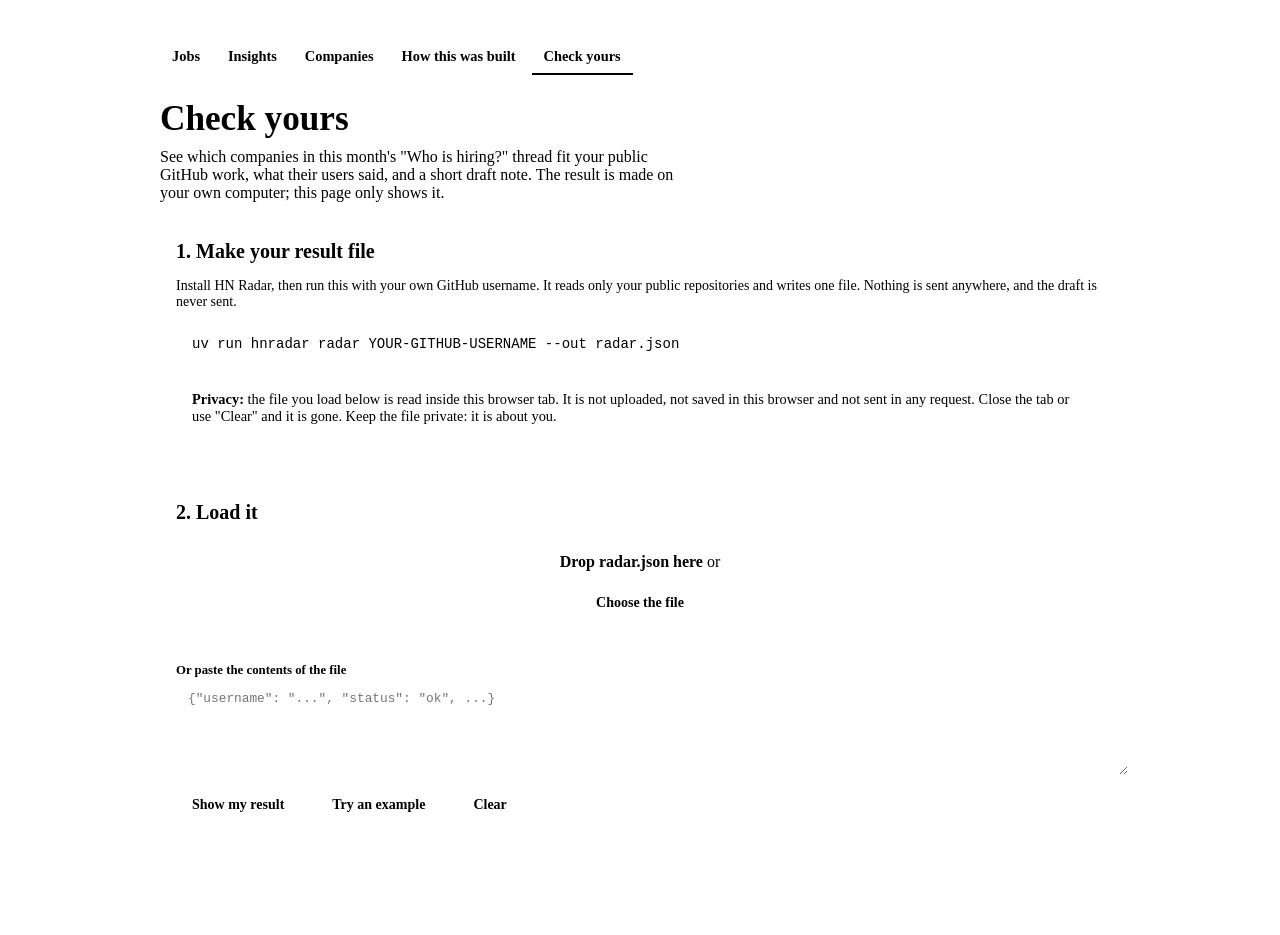
==== site/careers/check.html @ 5690421e "fix: Qodo review of PR 59 (radar and Check yours) - radar --limit (1 to 10, default 3) follows more " ====
<!DOCTYPE html>
<html lang="en">
<head>
  <meta charset="UTF-8">
  <meta name="viewport" content="width=device-width, initial-scale=1.0">
  <title>Check yours | HN Radar | RawWeights</title>
  <meta name="description" content="Load the result file you made on your own computer and see your best-fit companies, what their users said and a short draft note. Nothing is uploaded.">
  <meta name="author" content="RawWeights">
  <meta name="robots" content="noindex">
  <link rel="canonical" href="https://rawweights.com/careers/check.html">

  <script>(function(){var t=localStorage.getItem('rw-theme')||(window.matchMedia('(prefers-color-scheme: dark)').matches?'dark':'light');document.documentElement.setAttribute('data-theme',t);})();</script>

  <link rel="stylesheet" href="../includes/brand.css">
  <link rel="stylesheet" href="./hn.css">
  <!-- No ../includes/analytics.js here on purpose: it loads Microsoft Clarity, which records what is on the screen. This page shows a person's own result and promises that nothing leaves the browser. -->
</head>
<body>

<div id="rw-nav"></div>
<script src="../includes/rw-nav.js?v=20261106"></script>

<div id="content" class="rw-hn-wrap">
  <div id="hn-pages"></div>
  <h1>Check yours</h1>
  <p class="rw-hn-lead">See which companies in this month's "Who is hiring?" thread fit your public GitHub work, what their users said, and a short draft note. The result is made on your own computer; this page only shows it.</p>

  <section class="rw-hn-panel" aria-labelledby="ck-how">
    <h2 id="ck-how">1. Make your result file</h2>
    <p class="rw-hn-small">Install HN Radar, then run this with your own GitHub username. It reads only your public repositories and writes one file. Nothing is sent anywhere, and the draft is never sent.</p>
    <pre class="rw-hn-code" tabindex="0">uv run hnradar radar YOUR-GITHUB-USERNAME --out radar.json</pre>
    <p class="rw-hn-note"><strong>Privacy:</strong> the file you load below is read inside this browser tab. It is not uploaded, not saved in this browser and not sent in any request. Close the tab or use "Clear" and it is gone. Keep the file private: it is about you.</p>
  </section>

  <section class="rw-hn-panel" aria-labelledby="ck-load">
    <h2 id="ck-load">2. Load it</h2>
    <div id="ck-drop" class="rw-hn-drop">
      <p><strong>Drop radar.json here</strong> or</p>
      <p><input type="file" id="ck-file" accept=".json,application/json" class="rw-hn-visually-hidden">
        <label class="rw-hn-btn" for="ck-file">Choose the file</label></p>
    </div>
    <div class="rw-hn-field" style="margin-top:12px">
      <label for="ck-paste">Or paste the contents of the file</label>
      <textarea id="ck-paste" rows="5" spellcheck="false" autocomplete="off" placeholder='{"username": "...", "status": "ok", ...}'></textarea>
    </div>
    <p class="rw-hn-actions">
      <button type="button" class="rw-hn-btn rw-hn-btn--solid" id="ck-show">Show my result</button>
      <button type="button" class="rw-hn-btn" id="ck-example">Try an example</button>
      <button type="button" class="rw-hn-btn" id="ck-clear">Clear</button>
    </p>
  </section>

  <div id="ck-out" aria-live="polite"></div>
</div>

<script type="application/json" id="ck-example-data">
{
 "username": "example-developer",
 "generated_at": "2026-11-21T12:00:00+00:00",
 "status": "partial",
 "failed_step": null,
 "error": null,
 "steps": [
  {
   "name": "fingerprint",
   "status": "ok",
   "seconds": 1.2,
   "message": "12 public repos"
  },
  {
   "name": "match",
   "status": "ok",
   "seconds": 0.1,
   "message": "3 of 231 jobs"
  },
  {
   "name": "showhn",
   "status": "ok",
   "seconds": 2.4,
   "message": "1 of 3 companies have a Show HN that links to their domain"
  },
  {
   "name": "pulse",
   "status": "ok",
   "seconds": 0.1,
   "message": "1 of 1 threads have a cited problem"
  },
  {
   "name": "draft",
   "status": "ok",
   "seconds": 9.5,
   "message": "1 of 1 drafts written"
  }
 ],
 "profile_summary": {
  "languages": [
   "Python",
   "JavaScript"
  ],
  "topics": [
   "django",
   "queue",
   "cli"
  ],
  "notable_repos": [
   "jobqueue-lite",
   "django-status-page"
  ]
 },
 "companies": [
  {
   "rank": 1,
   "company": "RAIDS AI",
   "role": "Senior Technical Project Manager (Full Stack)",
   "job_comment_id": 50451710,
   "job_url": "https://www.linkedin.com/jobs/view/4483409995/",
   "fit_score": 30,
   "fit_reasons": [
    "Your Python work matches this job's stack",
    "Your repo django-status-page is written in Python",
    "Your repos use the topic django"
   ],
   "show_hn": null,
   "pulse_status": "no_show_hn",
   "problem": null,
   "draft_status": "skipped",
   "draft": null,
   "note": "platform domain (linkedin.com); a story that links to it may belong to someone else"
  },
  {
   "rank": 2,
   "company": "Search Atlas",
   "role": "Product Engineer (PM)",
   "job_comment_id": 50365279,
   "job_url": "https://careers.searchatlas.com/jobs/599248-product-engineer-pm",
   "fit_score": 30,
   "fit_reasons": [
    "Your Python work matches this job's stack",
    "Your repo django-status-page is written in Python",
    "Your repos use the topic django"
   ],
   "show_hn": null,
   "pulse_status": "no_show_hn",
   "problem": null,
   "draft_status": "skipped",
   "draft": null,
   "note": "no Show HN links to careers.searchatlas.com"
  },
  {
   "rank": 3,
   "company": "SadServers",
   "role": "Software Engineer",
   "job_comment_id": 50341345,
   "job_url": "https://sadservers.com",
   "fit_score": 30,
   "fit_reasons": [
    "Your Python work matches this job's stack",
    "Your repo django-status-page is written in Python",
    "Your repos use the topic django"
   ],
   "show_hn": {
    "story_id": 33344142,
    "title": "Show HN: SadServers - Test your Linux troubleshooting skills",
    "domain": "sadservers.com",
    "url": "https://news.ycombinator.com/item?id=33344142"
   },
   "pulse_status": "ok",
   "problem": {
    "summary": "Server is unresponsive and times out",
    "comment_ids": [
     33344666,
     33345559
    ]
   },
   "draft_status": "written",
   "draft": {
    "username": "example-developer",
    "company": "SadServers",
    "domain": "sadservers.com",
    "story_id": 33344142,
    "repo": "django-status-page",
    "repo_language": "Python",
    "repo_description": "A small status page for Django projects (made-up example repo)",
    "model": "example:written-by-hand",
    "lines": [
     {
      "text": "Hi SadServers team, I am example-developer, a Python and Django developer.",
      "comment_ids": []
     },
     {
      "text": "A Show HN that links to sadservers.com got two reports that the page stayed on \"Waiting for server...\" or timed out.",
      "comment_ids": [
       33344666,
       33345559
      ]
     },
     {
      "text": "My repo django-status-page shows visitors a clear state while a slow backend wakes up.",
      "comment_ids": []
     },
     {
      "text": "I would start by reading how a new session is started and where it can wait.",
      "comment_ids": []
     },
     {
      "text": "Would a ten minute call be useful?",
      "comment_ids": []
     }
    ],
    "evidence": [
     {
      "comment_id": 33344666,
      "text": "The idea is really cool, but all I see is \"Waiting for server...\" and nothing happens.",
      "url": "https://news.ycombinator.com/item?id=33344666"
     },
     {
      "comment_id": 33345559,
      "text": "Well this sucks I wanted to try it lol. It's timing out for me or throws an error.",
      "url": "https://news.ycombinator.com/item?id=33345559"
     }
    ]
   },
   "note": null
  }
 ],
 "warnings": [
  "2 of 3 companies have no draft: see each company's note."
 ]
}
</script>

<div id="rw-footer" data-linkedin="" data-related='[]'></div>
<script src="../includes/rw-footer.js?v=20261107"></script>

<script src="./hn.js"></script>
<script>
(function () {
  'use strict';
  // The file is read with FileReader and rendered. There is no fetch, no storage and no cookie: the result never leaves memory.
  var H = window.HN, el = H.el, clean = H.clean, cleanBlock = H.cleanBlock;
  var $ = function (id) { return document.getElementById(id); };
  document.getElementById('hn-pages').appendChild(H.pages('check.html'));

  var MAX_BYTES = 2 * 1024 * 1024, MAX_COMPANIES = 10;
  var STATUSES = ['ok', 'partial', 'no_matches', 'failed'];
  var PULSE_NOTES = { no_show_hn: 'No Show HN story that links to this job link\'s domain was found.', not_enough_signal: 'The Show HN thread has too few comments to say what people think.', no_cited_problem: 'No problem is backed by comments in the thread.' };

  function int(n) { return typeof n === 'number' && isFinite(n) && Math.floor(n) === n; }
  function str(v) { return typeof v === 'string' ? clean(v) : ''; }
  function noteBox(text, warn) { return el('p', { className: 'rw-hn-note' + (warn ? ' rw-hn-note--warn' : '') }, text); }
  function stateBox(title, text) { var d = el('div', { className: 'rw-hn-state', role: 'status' }); d.appendChild(el('strong', {}, title)); d.appendChild(el('span', {}, text)); return d; }
  function section(title) { var s = el('section', { className: 'rw-hn-section rw-hn-panel' }); s.appendChild(el('h2', {}, title)); return s; }
  function ids(list) { return (Array.isArray(list) ? list : []).filter(function (i) { return int(i) && H.hnItemUrl(i); }); }

  // ---- one company card ----
  function renderDraft(d) {
    // a draft is five lines; the line that states what users reported must cite a comment (AGENTS.md rule 1)
    if (!d || typeof d !== 'object' || !Array.isArray(d.lines) || d.lines.length !== 5) return { problem: 'its lines are not the five expected' };
    var lines = d.lines.map(function (l) { return l && typeof l === 'object' && typeof l.text === 'string' ? { text: cleanBlock(l.text), ids: ids(l.comment_ids) } : null; });
    if (lines.some(function (l) { return !l || !l.text; })) return { problem: 'a line has no text' };
    if (!lines[1].ids.length) return { problem: 'the line about what users reported cites no comment' };
    var box = el('div', { className: 'rw-hn-draft' });
    box.appendChild(el('h4', {}, 'Draft note' + (typeof d.model === 'string' && clean(d.model) ? ' (written by ' + clean(d.model) + ')' : '')));
    var body = el('div', { className: 'rw-hn-draft-body' });
    lines.forEach(function (l) {
      var p = el('p', {}, l.text);
      if (l.ids.length) p.appendChild(H.citations(l.ids));
      body.appendChild(p);
    });
    box.appendChild(body);
    var plain = lines.map(function (l) { return l.ids.length ? l.text + ' (' + l.ids.map(function (i) { return H.hnItemUrl(i); }).join(', ') + ')' : l.text; }).join('\n');
    var status = el('span', { className: 'rw-hn-small rw-hn-muted', role: 'status' });
    var copy = el('button', { type: 'button', className: 'rw-hn-btn' }, 'Copy draft');
    copy.addEventListener('click', function () {
      var done = function () { status.textContent = 'Copied. Read the sources below before you send anything.'; };
      var fail = function () { status.textContent = 'Could not copy. Select the text above and copy it by hand.'; };
      if (navigator.clipboard && navigator.clipboard.writeText) navigator.clipboard.writeText(plain).then(done, fail); else fail();
    });
    box.appendChild(el('p', { className: 'rw-hn-actions' }, [copy, status]));
    var ev = (Array.isArray(d.evidence) ? d.evidence : []).filter(function (e) { return e && typeof e === 'object' && int(e.comment_id) && H.hnItemUrl(e.comment_id) && typeof e.text === 'string'; });
    var det = el('details', { className: 'rw-hn-why' });
    det.appendChild(el('summary', {}, 'Sources: what the draft rests on'));
    var repo = str(d.repo);
    det.appendChild(el('p', { className: 'rw-hn-small' }, 'Your repo named in the draft: ' + (repo || 'not stated') + (str(d.repo_language) ? ' (' + str(d.repo_language) + ')' : '') + (str(d.repo_description) ? ' - ' + str(d.repo_description) : ' - no description') + '. A small model can say more about a repo than its description states: check that.'));
    if (ev.length) {
      var ul = el('ul', { className: 'rw-hn-points' });
      ev.forEach(function (e) {
        var li = el('li', { className: 'rw-hn-point' });
        li.appendChild(el('p', {}, clean(e.text)));
        li.appendChild(H.citations([e.comment_id]));
        ul.appendChild(li);
      });
      det.appendChild(ul);
    } else det.appendChild(el('p', { className: 'rw-hn-small rw-hn-muted' }, 'The file holds no comment text for this draft.'));
    box.appendChild(det);
    return { node: box };
  }

  function renderCompany(c) {
    var li = el('li', { className: 'rw-hn-item' });
    var name = str(c.company) || 'Company not stated';
    li.appendChild(el('h3', {}, c.rank + '. ' + name));
    li.appendChild(el('p', { className: 'rw-hn-meta' }, [str(c.role) || 'Role not stated', 'fit ' + c.fit_score + ' out of 100'].join(' · ')));
    var why = el('details', { className: 'rw-hn-why' });
    why.appendChild(el('summary', {}, 'Why this match?'));
    var wl = el('ul', { className: 'rw-hn-points' });
    c.fit_reasons.forEach(function (r) { if (typeof r === 'string' && clean(r)) wl.appendChild(el('li', {}, clean(r))); });
    why.appendChild(wl);
    why.appendChild(el('p', { className: 'rw-hn-small rw-hn-muted' }, 'The fit is computed from the languages and topics of your public repositories against the technologies named in the post. It says nothing about seniority, pay or whether the job is still open.'));
    li.appendChild(why);
    var acts = [el('a', { className: 'rw-hn-link', href: './company.html?job=' + c.job_comment_id }, 'Company page'),
      H.extLink(H.hnItemUrl(c.job_comment_id), 'Hiring post on HN', 'Hiring post from ' + name)];
    var ju = H.safeUrl(c.job_url); if (ju) acts.push(H.extLink(ju.href, 'Job link (' + ju.host + ')', 'Job link from ' + name));
    li.appendChild(el('p', { className: 'rw-hn-actions' }, acts));

    var sh = c.show_hn;
    if (sh && typeof sh === 'object' && int(sh.story_id) && H.hnItemUrl(sh.story_id)) {
      var p = el('p', {}, [el('span', { className: 'rw-hn-badge rw-hn-badge--note' }, 'Show HN that links to ' + (str(sh.domain) || 'the job link\'s domain')), ' ',
        H.extLink(H.hnItemUrl(sh.story_id), str(sh.title) || 'Show HN story ' + sh.story_id, 'Hacker News story ' + sh.story_id)]);
      li.appendChild(p);
      li.appendChild(el('p', { className: 'rw-hn-small rw-hn-muted' }, 'A link to the domain does not show that the company posted the story.'));
    }
    var pr = c.problem;
    var pids = pr && typeof pr === 'object' ? ids(pr.comment_ids) : [];
    var hidden = 0;
    if (pr && typeof pr === 'object' && typeof pr.summary === 'string' && clean(pr.summary)) {
      if (pids.length) {
        var box = el('div', { className: 'rw-hn-point' });
        box.appendChild(el('p', {}, [el('strong', {}, 'Users reported: '), clean(pr.summary)]));
        box.appendChild(H.citations(pids));
        li.appendChild(box);
      } else hidden++;   // a claim with no source comment is never shown
    }
    if (hidden) li.appendChild(noteBox('A point about what users said is not shown because it has no source comment on Hacker News.', true));
    if (!pids.length && PULSE_NOTES[c.pulse_status]) li.appendChild(el('p', { className: 'rw-hn-small rw-hn-muted' }, PULSE_NOTES[c.pulse_status]));
    if (typeof c.note === 'string' && clean(c.note)) li.appendChild(el('p', { className: 'rw-hn-small rw-hn-muted' }, 'Note: ' + clean(c.note)));
    if (c.draft) {
      var dr = renderDraft(c.draft);
      if (dr.node) li.appendChild(dr.node);
      else li.appendChild(noteBox('A draft in the file is not shown: ' + dr.problem + '.', true));
    } else li.appendChild(el('p', { className: 'rw-hn-small' }, [el('span', { className: 'rw-hn-badge rw-hn-badge--warn' }, 'No draft'), ' ', pids.length ? 'No draft was written for this company: see the note above.' : 'Nothing is written when there is no Show HN story with a cited problem.']));
    return li;
  }

  function validCompany(c) {
    return c && typeof c === 'object' && int(c.rank) && c.rank > 0 && typeof c.company === 'string' && int(c.job_comment_id) && H.hnItemUrl(c.job_comment_id)
      && int(c.fit_score) && c.fit_score >= 0 && c.fit_score <= 100 && Array.isArray(c.fit_reasons);
  }

  // ---- the whole result ----
  function render(raw) {
    var out = $('ck-out'); out.textContent = '';
    if (!raw || !raw.trim()) { out.appendChild(stateBox('Nothing to show', 'Choose your radar.json file or paste its contents first.')); return; }
    if (raw.length > MAX_BYTES) { out.appendChild(stateBox('The file is too large', 'A result file is a few kilobytes. This one is over 2 MB, so it is not a radar result.')); return; }
    var d;
    try { d = JSON.parse(raw); } catch (e) { out.appendChild(stateBox('This is not valid JSON', 'The text could not be read as a result file. Load radar.json exactly as hnradar wrote it.')); return; }
    if (!d || typeof d !== 'object' || Array.isArray(d) || STATUSES.indexOf(d.status) === -1 || typeof d.username !== 'string' || !Array.isArray(d.companies)) {
      out.appendChild(stateBox('This is not a radar result file', 'It was expected to hold a username, a status (ok, partial, no_matches or failed) and a list of companies.')); return;
    }
    var user = str(d.username) || 'unknown';
    if (d.status === 'failed') {
      out.appendChild(stateBox('The run stopped at step "' + (str(d.failed_step) || 'unknown') + '"', (str(d.error) || 'No reason was recorded.') + ' No result is shown: a half-finished run is never presented as a complete one. Fix the cause and run hnradar radar again.'));
      return;
    }
    var head = section('Radar for ' + user);
    var when = new Date(d.generated_at);
    head.appendChild(el('p', { className: 'rw-hn-small rw-hn-muted' }, 'Made ' + (isNaN(when.getTime()) ? 'at an unknown time' : when.toLocaleString('en-GB', { dateStyle: 'long', timeStyle: 'short' })) + ' on your computer. Status: ' + d.status + '.'));
    if (Array.isArray(d.steps)) {
      var chips = el('ul', { className: 'rw-hn-chips', 'aria-label': 'Steps of the run' });
      d.steps.forEach(function (s) {
        if (s && typeof s === 'object' && typeof s.name === 'string' && typeof s.status === 'string')
          chips.appendChild(el('li', {}, el('span', { className: 'rw-hn-tag' + (s.status === 'ok' ? '' : ' rw-hn-tag--soft') }, clean(s.name) + ': ' + clean(s.status))));
      });
      head.appendChild(chips);
    }
    var ps = d.profile_summary;
    if (ps && typeof ps === 'object') {
      var facts = el('dl', { className: 'rw-hn-facts' });
      [['Languages', ps.languages], ['Topics', ps.topics], ['Notable repos', ps.notable_repos]].forEach(function (row) {
        var list = (Array.isArray(row[1]) ? row[1] : []).filter(function (x) { return typeof x === 'string' && clean(x); }).map(clean);
        facts.appendChild(el('dt', {}, row[0])); facts.appendChild(el('dd', {}, list.length ? list.join(', ') : 'none'));
      });
      head.appendChild(el('h3', {}, 'Your profile, as read from GitHub'));
      head.appendChild(facts);
    }
    out.appendChild(head);

    (Array.isArray(d.warnings) ? d.warnings : []).forEach(function (w) { if (typeof w === 'string' && clean(w)) out.appendChild(noteBox(clean(w), true)); });
    if (d.status === 'no_matches') { out.appendChild(stateBox('No strong match this month', 'Nothing in the thread shares enough with your public repositories. That is a normal result, not an error: nothing is made up to fill the list.')); return; }

    var valid = d.companies.filter(validCompany).sort(function (a, b) { return a.rank - b.rank; }), skipped = d.companies.length - valid.length;
    if (valid.length > MAX_COMPANIES) { skipped += valid.length - MAX_COMPANIES; valid = valid.slice(0, MAX_COMPANIES); }
    if (!valid.length) { out.appendChild(stateBox('No company in the file could be shown', 'The companies in the file are missing fields, so none is displayed.')); return; }
    var sec = section('Your best-fit companies');
    if (d.status === 'partial') sec.appendChild(noteBox('Partial result: some companies have no Show HN story or no cited problem, so they have no draft. Each says why. This is a normal outcome, not a failure.', false));
    var ul = el('ul', { className: 'rw-hn-list' });
    valid.forEach(function (c) { ul.appendChild(renderCompany(c)); });
    sec.appendChild(ul);
    if (skipped) sec.appendChild(noteBox(skipped + (skipped === 1 ? ' company' : ' companies') + ' in the file ' + (skipped === 1 ? 'was' : 'were') + ' not shown because ' + (skipped === 1 ? 'it was' : 'they were') + ' not valid.', true));
    sec.appendChild(el('p', { className: 'rw-hn-small rw-hn-muted' }, 'Summaries and drafts are written by a small local model and can be wrong. The Hacker News comments are the source: open them before you rely on or send anything.'));
    out.appendChild(sec);
  }

  // ---- input: a file, a drop or pasted text ----
  var gen = 0, reader = null;  // a read that finishes after Clear, or after a newer load, must not render
  function stopRead() { gen++; if (reader) { try { reader.abort(); } catch (e) {} reader = null; } }
  function readFile(file) {
    if (!file) return;
    stopRead();
    var mine = gen;
    if (file.size > MAX_BYTES) { var big = $('ck-out'); big.textContent = ''; big.appendChild(stateBox('The file is too large', 'A result file is a few kilobytes. This one is over 2 MB, so it is not a radar result.')); return; }
    var r = reader = new FileReader();
    r.onload = function () { if (mine !== gen) return; reader = null; $('ck-paste').value = ''; render(String(r.result)); $('ck-out').scrollIntoView({ block: 'start' }); };
    r.onerror = function () { if (mine !== gen) return; var out = $('ck-out'); out.textContent = ''; out.appendChild(stateBox('The file could not be read', 'The browser could not open it. Try again, or paste its contents.')); };
    r.readAsText(file);
  }
  $('ck-file').addEventListener('change', function (e) { readFile(e.target.files[0]); e.target.value = ''; });
  $('ck-show').addEventListener('click', function () { stopRead(); render($('ck-paste').value); });
  $('ck-example').addEventListener('click', function () {
    stopRead();
    $('ck-paste').value = '';
    render($('ck-example-data').textContent);
    var out = $('ck-out');
    out.insertBefore(noteBox('This is an example, not your result. The developer "example-developer" and the repos are made up. The jobs, the Show HN thread and the two comments are real and public. The note was written by hand to show the format and is never sent anywhere.', true), out.firstChild);
    out.scrollIntoView({ block: 'start' });
  });
  $('ck-clear').addEventListener('click', function () { stopRead(); $('ck-paste').value = ''; $('ck-out').textContent = ''; $('ck-file').value = ''; });
  var drop = $('ck-drop');
  ['dragenter', 'dragover'].forEach(function (n) { drop.addEventListener(n, function (e) { e.preventDefault(); drop.classList.add('rw-hn-drop--over'); }); });
  ['dragleave', 'drop'].forEach(function (n) { drop.addEventListener(n, function (e) { e.preventDefault(); drop.classList.remove('rw-hn-drop--over'); }); });
  drop.addEventListener('drop', function (e) { readFile(e.dataTransfer && e.dataTransfer.files[0]); });
})();
</script>
</body>
</html>
---- site/careers/hn.css ----
/* HN Radar shared styles. Brand tokens only (--rw-*), rw-hn- class prefix.
   Never targets body, footer, #rw-nav or #rw-footer. Loaded by every page in this folder. */

.rw-hn-wrap {
  --hn-link: var(--rw-indigo-hover);   /* --rw-link (orange) is below 4.5:1 on white, so light mode uses indigo */
  --hn-focus: var(--rw-indigo-hover);
  max-width: 960px; margin: 0 auto; padding: 32px 16px 56px;
}
[data-theme="dark"] .rw-hn-wrap { --hn-link: var(--rw-link); --hn-focus: var(--rw-link); }

.rw-hn-wrap h1 { font-family: var(--rw-font-display); font-size: clamp(1.7rem, 5vw, 2.2rem); line-height: 1.2; margin: 0 0 8px; color: var(--rw-text); }
.rw-hn-wrap h2 { font-family: var(--rw-font-display); font-size: 1.25rem; line-height: 1.3; margin: 0 0 8px; color: var(--rw-text); }
.rw-hn-wrap h3 { font-family: var(--rw-font-display); font-size: 1rem; line-height: 1.3; margin: 0 0 6px; color: var(--rw-text); }
.rw-hn-lead { color: var(--rw-text-muted); margin: 0 0 20px; max-width: 65ch; }
.rw-hn-muted { color: var(--rw-text-muted); }
.rw-hn-small { font-size: 0.875rem; }

.rw-hn-link { color: var(--hn-link); text-decoration: underline; text-underline-offset: 2px; }
.rw-hn-link:hover { color: var(--hn-link); text-decoration-thickness: 2px; }
.rw-hn-wrap :focus-visible { outline: 2px solid var(--hn-focus); outline-offset: 2px; border-radius: 4px; }
dialog.rw-hn-dialog :focus-visible { outline: 2px solid var(--hn-focus); outline-offset: 2px; }

.rw-hn-sr { position: absolute; width: 1px; height: 1px; overflow: hidden; clip: rect(0 0 0 0); white-space: nowrap; }

/* Page switcher (a div with a role, not <nav>: brand.css restyles every <nav> in dark mode) */
.rw-hn-pages { display: flex; flex-wrap: wrap; gap: 4px; margin: 0 0 24px; padding: 0; list-style: none; border-bottom: 1px solid var(--rw-border); }
.rw-hn-pages .rw-hn-pagelink { display: block; padding: 8px 12px; font-family: var(--rw-font-display); font-weight: 600; font-size: 0.9rem; color: var(--rw-text-muted); text-decoration: none; border-bottom: 2px solid transparent; margin-bottom: -1px; }
.rw-hn-pages .rw-hn-pagelink:hover { color: var(--rw-text); }
.rw-hn-pages .rw-hn-pagelink[aria-current="page"] { color: var(--rw-text); border-bottom-color: var(--rw-orange); }

/* Controls */
.rw-hn-panel { background: var(--rw-card); border: 1px solid var(--rw-border); border-radius: var(--rw-r-md); padding: 16px; margin-bottom: 16px; }
.rw-hn-row { display: flex; flex-wrap: wrap; gap: 12px 16px; align-items: flex-end; }
.rw-hn-field { display: flex; flex-direction: column; gap: 4px; min-width: 0; }
.rw-hn-field > label, .rw-hn-label { font-size: 0.8rem; font-weight: 600; color: var(--rw-text-muted); padding: 0; }
.rw-hn-wrap input[type="search"], .rw-hn-wrap input[type="text"], .rw-hn-wrap select, .rw-hn-wrap textarea {
  padding: 9px 12px; min-height: 40px; border: 1px solid var(--rw-border-strong); border-radius: var(--rw-r);
  background: var(--rw-bg); color: var(--rw-text); font: inherit; font-size: 0.95rem; max-width: 100%;
}
.rw-hn-grow { flex: 1 1 260px; }
.rw-hn-grow input { width: 100%; }

/* Segmented radio group */
@media (max-width: 480px) { .rw-hn-seg { display: flex; width: 100%; } .rw-hn-seg label { flex: 1 1 auto; justify-content: center; padding: 9px 8px; } }
.rw-hn-seg { display: inline-flex; flex-wrap: wrap; border: 1px solid var(--rw-border-strong); border-radius: var(--rw-r); overflow: hidden; background: var(--rw-bg); }
.rw-hn-seg input { position: absolute; opacity: 0; width: 1px; height: 1px; }
.rw-hn-seg label { padding: 9px 12px; min-height: 40px; display: inline-flex; align-items: center; font-size: 0.875rem; font-weight: 500; color: var(--rw-text-muted); cursor: pointer; border-right: 1px solid var(--rw-border); }
.rw-hn-seg label:last-of-type { border-right: 0; }
.rw-hn-seg input:checked + label { background: var(--rw-text); color: var(--rw-bg); }
.rw-hn-seg input:focus-visible + label { outline: 2px solid var(--hn-focus); outline-offset: -2px; }

.rw-hn-check { display: inline-flex; align-items: center; gap: 8px; min-height: 40px; font-size: 0.9rem; color: var(--rw-text); cursor: pointer; }
.rw-hn-check input { width: 18px; height: 18px; accent-color: var(--rw-indigo-hover); }

/* Chips and tags */
.rw-hn-chips { display: flex; flex-wrap: wrap; gap: 6px; margin: 0; padding: 0; list-style: none; }
.rw-hn-chip {
  display: inline-flex; align-items: center; gap: 4px; min-height: 32px; padding: 4px 10px; font: inherit; font-size: 0.8rem; font-weight: 500;
  border: 1px solid var(--rw-border-strong); border-radius: var(--rw-r-full); background: var(--rw-bg); color: var(--rw-text); cursor: pointer;
}
.rw-hn-chip:hover { border-color: var(--rw-text-muted); }
.rw-hn-chip[aria-pressed="true"] { background: var(--rw-text); color: var(--rw-bg); border-color: var(--rw-text); }
.rw-hn-chip[aria-pressed="true"]::before { content: "\2713"; }
.rw-hn-chip small { font-size: 0.75rem; opacity: 0.8; }
.rw-hn-tag { display: inline-block; font-size: 0.75rem; font-weight: 500; padding: 2px 8px; border-radius: var(--rw-r-full); background: var(--rw-bg-subtle); border: 1px solid var(--rw-border); color: var(--rw-text); }
.rw-hn-tag--soft { color: var(--rw-text-muted); background: transparent; }
.rw-hn-badge { display: inline-block; font-size: 0.75rem; font-weight: 600; padding: 2px 8px; border-radius: var(--rw-r-xs); border: 1px solid var(--rw-border-strong); color: var(--rw-text); background: var(--rw-bg-alt); }
.rw-hn-badge--warn { background: var(--rw-orange-light); border-color: var(--rw-orange-border); }
.rw-hn-badge--note { background: var(--rw-indigo-light); border-color: var(--rw-border-strong); }

/* Buttons (ghost pattern from the site; the orange primary is white on #f97316, below AA for small text) */
.rw-hn-btn { display: inline-flex; align-items: center; justify-content: center; min-height: 40px; padding: 8px 16px; font-family: var(--rw-font-display); font-weight: 600; font-size: 0.875rem;
  border: 1.5px solid var(--rw-border-strong); border-radius: var(--rw-r-full); background: transparent; color: var(--rw-text); cursor: pointer; text-decoration: none; }
.rw-hn-btn[hidden] { display: none; }
.rw-hn-btn:hover { background: var(--rw-bg-subtle); }
.rw-hn-btn--solid { background: var(--rw-text); color: var(--rw-bg); border-color: var(--rw-text); }
.rw-hn-btn--solid:hover { background: var(--rw-text-muted); border-color: var(--rw-text-muted); }

/* Result list */
.rw-hn-bar { display: flex; flex-wrap: wrap; justify-content: space-between; gap: 8px; align-items: center; margin: 20px 0 12px; }
.rw-hn-count { font-weight: 600; color: var(--rw-text); }
.rw-hn-list { list-style: none; margin: 0; padding: 0; display: grid; gap: 12px; }
.rw-hn-item { background: var(--rw-card); border: 1px solid var(--rw-border); border-radius: var(--rw-r-md); padding: 16px; min-width: 0; overflow-wrap: anywhere; }
.rw-hn-item h2 { font-size: 1.1rem; margin: 0 0 2px; }
.rw-hn-meta { color: var(--rw-text-muted); font-size: 0.875rem; margin: 0 0 8px; }
.rw-hn-snippet { font-size: 0.9rem; color: var(--rw-text-muted); margin: 8px 0; }
.rw-hn-actions { display: flex; flex-wrap: wrap; gap: 8px 16px; align-items: center; margin-top: 10px; font-size: 0.875rem; }
.rw-hn-linkbtn { background: none; border: 0; padding: 4px 0; min-height: 32px; font: inherit; font-weight: 600; color: var(--hn-link); text-decoration: underline; text-underline-offset: 2px; cursor: pointer; }

/* Designed states (empty, loading, failed, low confidence...). Calm, not an error box. */
.rw-hn-state { padding: 20px; border: 1px dashed var(--rw-border-strong); border-radius: var(--rw-r-md); color: var(--rw-text-muted); background: var(--rw-bg-alt); }
.rw-hn-state strong { display: block; color: var(--rw-text); font-family: var(--rw-font-display); margin-bottom: 4px; }
.rw-hn-state .rw-hn-btn { margin-top: 12px; }
.rw-hn-note { border-left: 3px solid var(--rw-indigo); background: var(--rw-indigo-light); border-radius: 0 var(--rw-r) var(--rw-r) 0; padding: 12px 16px; font-size: 0.9rem; color: var(--rw-text); }
.rw-hn-note--warn { border-left-color: var(--rw-orange); background: var(--rw-orange-light); }

/* Insights strip */
.rw-hn-insight { display: grid; gap: 16px; grid-template-columns: 1fr; }
@media (min-width: 640px) { .rw-hn-insight { grid-template-columns: 1fr 1fr; } }
.rw-hn-split { display: flex; height: 12px; border-radius: var(--rw-r-full); overflow: hidden; background: var(--rw-bg-subtle); margin: 6px 0; }
.rw-hn-split > span { display: block; height: 100%; min-width: 0; }
.rw-hn-seg-yes { background: var(--rw-indigo); }
.rw-hn-seg-no { background: var(--rw-text-muted); }
.rw-hn-seg-unk { background: var(--rw-text-subtle); }
.rw-hn-legend { display: flex; flex-wrap: wrap; gap: 4px 14px; margin: 0; padding: 0; list-style: none; font-size: 0.85rem; color: var(--rw-text); }
.rw-hn-swatch { display: inline-block; width: 10px; height: 10px; border-radius: 2px; margin-right: 6px; vertical-align: baseline; }

/* Detail dialog */
dialog.rw-hn-dialog { width: min(720px, calc(100vw - 24px)); max-height: calc(100vh - 24px); padding: 0; border: 1px solid var(--rw-border-strong); border-radius: var(--rw-r-lg);
  background: var(--rw-card); color: var(--rw-text); box-shadow: var(--rw-shadow-xl); margin: auto; }
dialog.rw-hn-dialog::backdrop { background: rgba(8, 12, 24, 0.6); }
.rw-hn-dlg-head { display: flex; justify-content: space-between; gap: 12px; align-items: flex-start; padding: 16px 16px 8px; border-bottom: 1px solid var(--rw-border); }
.rw-hn-dlg-body { padding: 16px; overflow-y: auto; max-height: calc(100vh - 120px); }
.rw-hn-dlg-body dl { margin: 0 0 16px; display: grid; grid-template-columns: max-content 1fr; gap: 6px 16px; font-size: 0.9rem; }
.rw-hn-dlg-body dt { color: var(--rw-text-muted); }
.rw-hn-dlg-body dd { margin: 0; overflow-wrap: anywhere; }
.rw-hn-post { white-space: pre-wrap; overflow-wrap: anywhere; font-size: 0.9rem; line-height: 1.6; background: var(--rw-bg-alt); border: 1px solid var(--rw-border); border-radius: var(--rw-r); padding: 12px 14px; margin: 8px 0 16px; }

@media (prefers-reduced-motion: reduce) { .rw-hn-wrap * { transition: none !important; animation: none !important; } }

/* Insights: stat tiles and bar lists (bars are decoration; the numbers are text) */
.rw-hn-stats { display: grid; grid-template-columns: repeat(auto-fit, minmax(150px, 1fr)); gap: 12px; margin: 0 0 24px; padding: 0; list-style: none; }
.rw-hn-stat { background: var(--rw-card); border: 1px solid var(--rw-border); border-radius: var(--rw-r-md); padding: 14px 16px; }
.rw-hn-stat b { display: block; font-family: var(--rw-font-display); font-size: 1.8rem; line-height: 1.1; color: var(--rw-text); }
.rw-hn-stat span { font-size: 0.85rem; color: var(--rw-text-muted); }
.rw-hn-section { margin: 0 0 28px; }
.rw-hn-bars { list-style: none; margin: 12px 0 0; padding: 0; display: grid; gap: 6px; }
.rw-hn-barrow { display: grid; grid-template-columns: minmax(84px, 28%) 1fr auto; gap: 10px; align-items: center; font-size: 0.875rem; min-height: 28px; }
.rw-hn-barrow .rw-hn-barlabel { overflow-wrap: anywhere; color: var(--rw-text); }
.rw-hn-track { height: 14px; background: var(--rw-bg-subtle); border-radius: var(--rw-r-xs); overflow: hidden; }
.rw-hn-fill { display: block; height: 100%; background: var(--rw-indigo); border-radius: var(--rw-r-xs); }
.rw-hn-fill--warn { background: var(--rw-orange); }
.rw-hn-barval { font-variant-numeric: tabular-nums; color: var(--rw-text); white-space: nowrap; }
.rw-hn-barval small { color: var(--rw-text-muted); }
.rw-hn-wrap details > summary { cursor: pointer; font-weight: 600; font-size: 0.9rem; padding: 6px 0; color: var(--rw-text); }
.rw-hn-table { width: 100%; border-collapse: collapse; font-size: 0.875rem; margin-top: 8px; }
.rw-hn-table th, .rw-hn-table td { text-align: left; padding: 6px 10px; border-bottom: 1px solid var(--rw-border); }
@media (max-width: 480px) { .rw-hn-barrow { grid-template-columns: 1fr auto; } .rw-hn-barrow .rw-hn-track { grid-column: 1 / -1; order: 3; } }
.rw-hn-barrow a.rw-hn-barlabel { color: var(--hn-link); }

/* Company page: facts list and the pulse columns (pros, bugs, asks) */
.rw-hn-facts { margin: 0 0 16px; display: grid; grid-template-columns: max-content 1fr; gap: 6px 16px; font-size: 0.9rem; }
.rw-hn-facts dt { color: var(--rw-text-muted); }
.rw-hn-facts dd { margin: 0; overflow-wrap: anywhere; }
.rw-hn-cols { display: grid; grid-template-columns: 1fr; gap: 16px; }
@media (min-width: 720px) { .rw-hn-cols { grid-template-columns: repeat(3, 1fr); } }
.rw-hn-col h3 { margin: 0 0 8px; }
.rw-hn-points { list-style: none; margin: 0; padding: 0; display: grid; gap: 10px; }
.rw-hn-point { background: var(--rw-bg-alt); border: 1px solid var(--rw-border); border-radius: var(--rw-r); padding: 10px 12px; overflow-wrap: anywhere; }
.rw-hn-point p { margin: 0 0 6px; }
.rw-hn-point .rw-hn-chips { margin-top: 4px; }

/* Check yours: the file drop, the command box and the draft note */
.rw-hn-visually-hidden { position: absolute; width: 1px; height: 1px; margin: -1px; padding: 0; overflow: hidden; clip: rect(0 0 0 0); white-space: nowrap; border: 0; }
.rw-hn-visually-hidden:focus-visible + label { outline: 2px solid var(--hn-link); outline-offset: 2px; }
.rw-hn-drop { border: 2px dashed var(--rw-border-strong); border-radius: var(--rw-r-md); padding: 16px; text-align: center; background: var(--rw-bg-alt); }
.rw-hn-drop p { margin: 4px 0; }
.rw-hn-drop--over { border-color: var(--rw-orange); background: var(--rw-orange-light); }
.rw-hn-code { margin: 8px 0 12px; padding: 12px 16px; background: var(--rw-bg-subtle); border: 1px solid var(--rw-border); border-radius: var(--rw-r); overflow-x: auto; font-family: ui-monospace, SFMono-Regular, Menlo, Consolas, monospace; font-size: 0.875rem; }
.rw-hn-wrap textarea { width: 100%; font-family: ui-monospace, SFMono-Regular, Menlo, Consolas, monospace; font-size: 0.8rem; resize: vertical; }
.rw-hn-draft { margin-top: 12px; padding: 12px 16px; border: 1px solid var(--rw-border-strong); border-radius: var(--rw-r-md); background: var(--rw-bg-alt); }
.rw-hn-draft h4 { margin: 0 0 8px; font-family: var(--rw-font-display); font-size: 0.95rem; }
.rw-hn-draft-body p { margin: 0 0 8px; overflow-wrap: anywhere; }
.rw-hn-why { margin: 8px 0; font-size: 0.9rem; }
.rw-hn-why summary { cursor: pointer; font-weight: 600; color: var(--hn-link); }
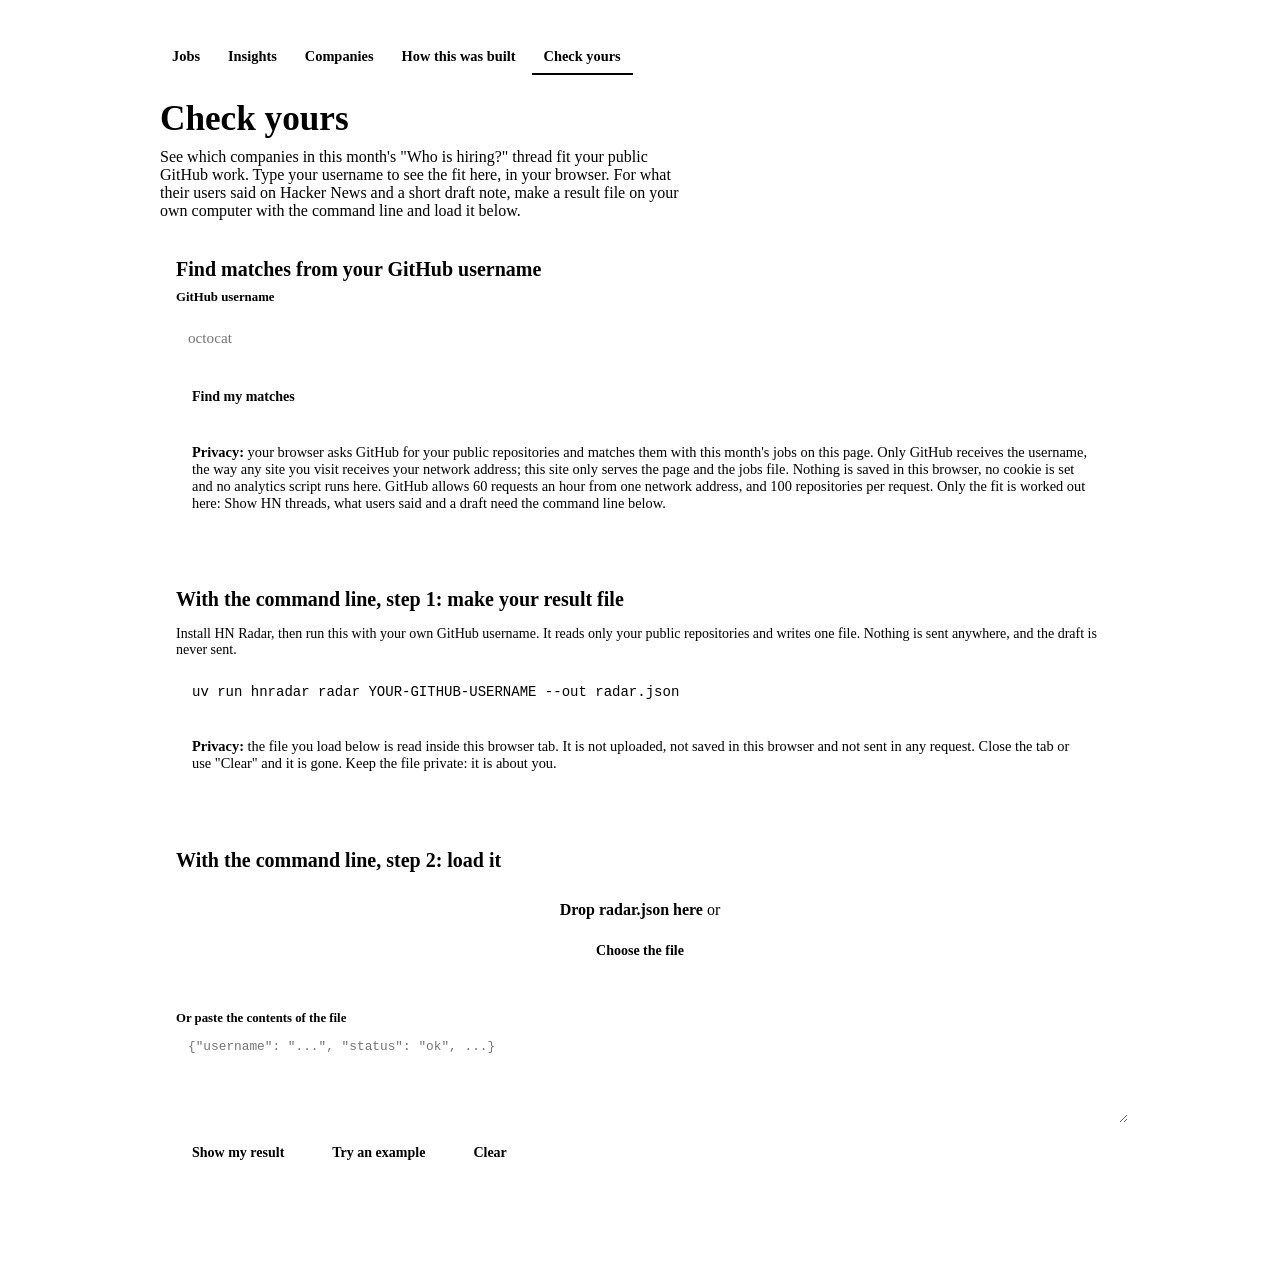
==== commit eceee7c3: "feat: Check yours finds matches from a GitHub username, in the browser (#56) - hn-github.js: the one" ====
--- a/site/careers/check.html
+++ b/site/careers/check.html
@@ -4,7 +4,7 @@
   <meta charset="UTF-8">
   <meta name="viewport" content="width=device-width, initial-scale=1.0">
   <title>Check yours | HN Radar | RawWeights</title>
-  <meta name="description" content="Load the result file you made on your own computer and see your best-fit companies, what their users said and a short draft note. Nothing is uploaded.">
+  <meta name="description" content="Type your GitHub username to see which companies in this month's Who is hiring thread fit your public repositories, or load the result file you made on your own computer. Nothing is saved or uploaded.">
   <meta name="author" content="RawWeights">
   <meta name="robots" content="noindex">
   <link rel="canonical" href="https://rawweights.com/careers/check.html">
@@ -23,17 +23,29 @@
 <div id="content" class="rw-hn-wrap">
   <div id="hn-pages"></div>
   <h1>Check yours</h1>
-  <p class="rw-hn-lead">See which companies in this month's "Who is hiring?" thread fit your public GitHub work, what their users said, and a short draft note. The result is made on your own computer; this page only shows it.</p>
+  <p class="rw-hn-lead">See which companies in this month's "Who is hiring?" thread fit your public GitHub work. Type your username to see the fit here, in your browser. For what their users said on Hacker News and a short draft note, make a result file on your own computer with the command line and load it below.</p>
+
+  <section class="rw-hn-panel" aria-labelledby="ck-user-h">
+    <h2 id="ck-user-h">Find matches from your GitHub username</h2>
+    <form id="ck-form" novalidate>
+      <div class="rw-hn-field">
+        <label for="ck-user">GitHub username</label>
+        <input type="text" id="ck-user" maxlength="39" autocomplete="off" autocapitalize="off" spellcheck="false" placeholder="octocat">
+      </div>
+      <p class="rw-hn-actions"><button type="submit" class="rw-hn-btn rw-hn-btn--solid" id="ck-run">Find my matches</button></p>
+    </form>
+    <p class="rw-hn-note"><strong>Privacy:</strong> your browser asks GitHub for your public repositories and matches them with this month's jobs on this page. Only GitHub receives the username, the way any site you visit receives your network address; this site only serves the page and the jobs file. Nothing is saved in this browser, no cookie is set and no analytics script runs here. GitHub allows 60 requests an hour from one network address, and 100 repositories per request. Only the fit is worked out here: Show HN threads, what users said and a draft need the command line below.</p>
+  </section>
 
   <section class="rw-hn-panel" aria-labelledby="ck-how">
-    <h2 id="ck-how">1. Make your result file</h2>
+    <h2 id="ck-how">With the command line, step 1: make your result file</h2>
     <p class="rw-hn-small">Install HN Radar, then run this with your own GitHub username. It reads only your public repositories and writes one file. Nothing is sent anywhere, and the draft is never sent.</p>
     <pre class="rw-hn-code" tabindex="0">uv run hnradar radar YOUR-GITHUB-USERNAME --out radar.json</pre>
     <p class="rw-hn-note"><strong>Privacy:</strong> the file you load below is read inside this browser tab. It is not uploaded, not saved in this browser and not sent in any request. Close the tab or use "Clear" and it is gone. Keep the file private: it is about you.</p>
   </section>
 
   <section class="rw-hn-panel" aria-labelledby="ck-load">
-    <h2 id="ck-load">2. Load it</h2>
+    <h2 id="ck-load">With the command line, step 2: load it</h2>
     <div id="ck-drop" class="rw-hn-drop">
       <p><strong>Drop radar.json here</strong> or</p>
       <p><input type="file" id="ck-file" accept=".json,application/json" class="rw-hn-visually-hidden">
@@ -103,7 +115,6 @@
    "cli"
   ],
   "notable_repos": [
-   "jobqueue-lite",
    "django-status-page"
   ]
  },
@@ -114,9 +125,9 @@
    "role": "Senior Technical Project Manager (Full Stack)",
    "job_comment_id": 50451710,
    "job_url": "https://www.linkedin.com/jobs/view/4483409995/",
-   "fit_score": 30,
+   "fit_score": 35,
    "fit_reasons": [
-    "Your Python work matches this job's stack",
+    "Your Python work matches this job's stack (the post says remote)",
     "Your repo django-status-page is written in Python",
     "Your repos use the topic django"
    ],
@@ -133,9 +144,9 @@
    "role": "Product Engineer (PM)",
    "job_comment_id": 50365279,
    "job_url": "https://careers.searchatlas.com/jobs/599248-product-engineer-pm",
-   "fit_score": 30,
+   "fit_score": 35,
    "fit_reasons": [
-    "Your Python work matches this job's stack",
+    "Your Python work matches this job's stack (the post says remote)",
     "Your repo django-status-page is written in Python",
     "Your repos use the topic django"
    ],
@@ -152,9 +163,9 @@
    "role": "Software Engineer",
    "job_comment_id": 50341345,
    "job_url": "https://sadservers.com",
-   "fit_score": 30,
+   "fit_score": 35,
    "fit_reasons": [
-    "Your Python work matches this job's stack",
+    "Your Python work matches this job's stack (the post says remote)",
     "Your repo django-status-page is written in Python",
     "Your repos use the topic django"
    ],
@@ -233,10 +244,13 @@
 <script src="../includes/rw-footer.js?v=20261107"></script>
 
 <script src="./hn.js"></script>
+<script src="./hn-fit.js"></script>
+<script src="./hn-github.js"></script>
 <script>
 (function () {
   'use strict';
-  // The file is read with FileReader and rendered. There is no fetch, no storage and no cookie: the result never leaves memory.
+  // A result file is read with FileReader and rendered; a username is sent to the public GitHub API by hn-github.js and nowhere
+  // else (site rule S2). Nothing is stored and no cookie is set: the result never leaves memory.
   var H = window.HN, el = H.el, clean = H.clean, cleanBlock = H.cleanBlock;
   var $ = function (id) { return document.getElementById(id); };
   document.getElementById('hn-pages').appendChild(H.pages('check.html'));
@@ -296,6 +310,8 @@
     return { node: box };
   }
 
+  var browserCards = new WeakSet();  // companies this page made from the visitor's own GitHub data: never from a file
+
   function renderCompany(c) {
     var li = el('li', { className: 'rw-hn-item' });
     var name = str(c.company) || 'Company not stated';
@@ -312,6 +328,10 @@
       H.extLink(H.hnItemUrl(c.job_comment_id), 'Hiring post on HN', 'Hiring post from ' + name)];
     var ju = H.safeUrl(c.job_url); if (ju) acts.push(H.extLink(ju.href, 'Job link (' + ju.host + ')', 'Job link from ' + name));
     li.appendChild(el('p', { className: 'rw-hn-actions' }, acts));
+    if (browserCards.has(c)) {  // only the fit exists here; say so instead of showing "no Show HN" or "no draft" as findings
+      li.appendChild(el('p', { className: 'rw-hn-small rw-hn-muted' }, 'Only the fit is worked out in the browser. Whether a Show HN thread links to this company, what its users said and a draft come from the command line (hnradar radar).'));
+      return li;
+    }
 
     var sh = c.show_hn;
     if (sh && typeof sh === 'object' && int(sh.story_id) && H.hnItemUrl(sh.story_id)) {
@@ -357,6 +377,12 @@
     if (!d || typeof d !== 'object' || Array.isArray(d) || STATUSES.indexOf(d.status) === -1 || typeof d.username !== 'string' || !Array.isArray(d.companies)) {
       out.appendChild(stateBox('This is not a radar result file', 'It was expected to hold a username, a status (ok, partial, no_matches or failed) and a list of companies.')); return;
     }
+    show(d, {});
+  }
+
+  // d is a radar result (from a file, or made by this page); opts.browser says the page made it from GitHub's public data.
+  function show(d, opts) {
+    var out = $('ck-out'); out.textContent = '';
     var user = str(d.username) || 'unknown';
     if (d.status === 'failed') {
       out.appendChild(stateBox('The run stopped at step "' + (str(d.failed_step) || 'unknown') + '"', (str(d.error) || 'No reason was recorded.') + ' No result is shown: a half-finished run is never presented as a complete one. Fix the cause and run hnradar radar again.'));
@@ -364,7 +390,9 @@
     }
     var head = section('Radar for ' + user);
     var when = new Date(d.generated_at);
-    head.appendChild(el('p', { className: 'rw-hn-small rw-hn-muted' }, 'Made ' + (isNaN(when.getTime()) ? 'at an unknown time' : when.toLocaleString('en-GB', { dateStyle: 'long', timeStyle: 'short' })) + ' on your computer. Status: ' + d.status + '.'));
+    head.appendChild(el('p', { className: 'rw-hn-small rw-hn-muted' }, opts.browser
+      ? 'Made just now in this browser from your public GitHub repositories. Nothing was saved, and nothing was sent to this site.'
+      : 'Made ' + (isNaN(when.getTime()) ? 'at an unknown time' : when.toLocaleString('en-GB', { dateStyle: 'long', timeStyle: 'short' })) + ' on your computer. Status: ' + d.status + '.'));
     if (Array.isArray(d.steps)) {
       var chips = el('ul', { className: 'rw-hn-chips', 'aria-label': 'Steps of the run' });
       d.steps.forEach(function (s) {
@@ -392,18 +420,103 @@
     if (valid.length > MAX_COMPANIES) { skipped += valid.length - MAX_COMPANIES; valid = valid.slice(0, MAX_COMPANIES); }
     if (!valid.length) { out.appendChild(stateBox('No company in the file could be shown', 'The companies in the file are missing fields, so none is displayed.')); return; }
     var sec = section('Your best-fit companies');
-    if (d.status === 'partial') sec.appendChild(noteBox('Partial result: some companies have no Show HN story or no cited problem, so they have no draft. Each says why. This is a normal outcome, not a failure.', false));
+    if (d.status === 'partial' && !opts.browser) sec.appendChild(noteBox('Partial result: some companies have no Show HN story or no cited problem, so they have no draft. Each says why. This is a normal outcome, not a failure.', false));
     var ul = el('ul', { className: 'rw-hn-list' });
     valid.forEach(function (c) { ul.appendChild(renderCompany(c)); });
     sec.appendChild(ul);
     if (skipped) sec.appendChild(noteBox(skipped + (skipped === 1 ? ' company' : ' companies') + ' in the file ' + (skipped === 1 ? 'was' : 'were') + ' not shown because ' + (skipped === 1 ? 'it was' : 'they were') + ' not valid.', true));
-    sec.appendChild(el('p', { className: 'rw-hn-small rw-hn-muted' }, 'Summaries and drafts are written by a small local model and can be wrong. The Hacker News comments are the source: open them before you rely on or send anything.'));
+    sec.appendChild(el('p', { className: 'rw-hn-small rw-hn-muted' }, opts.browser
+      ? 'The fit compares the languages and topics of your public repositories with the technologies named in each post. It is a starting point, not a verdict: read the hiring post.'
+      : 'Summaries and drafts are written by a small local model and can be wrong. The Hacker News comments are the source: open them before you rely on or send anything.'));
     out.appendChild(sec);
   }
 
   // ---- input: a file, a drop or pasted text ----
-  var gen = 0, reader = null;  // a read that finishes after Clear, or after a newer load, must not render
-  function stopRead() { gen++; if (reader) { try { reader.abort(); } catch (e) {} reader = null; } }
+  var gen = 0, reader = null, ctl = null;  // a read or request that finishes after Clear, or after a newer start, must not render (S4)
+  function stopRead() {
+    gen++;
+    if (reader) { try { reader.abort(); } catch (e) {} reader = null; }
+    if (ctl) { ctl.abort(); ctl = null; }
+    $('ck-run').disabled = false;
+  }
+
+  // ---- input: a GitHub username, matched in the browser ----
+  var BROWSER_TOP = 5;
+  var PROBLEM_TITLES = { invalid_username: 'That is not a GitHub username', not_found: 'No such GitHub user', rate_limit: 'GitHub\'s hourly limit is used up', too_many_repos: 'Too many repositories',
+    network: 'GitHub could not be reached', timeout: 'GitHub did not answer in time', http: 'GitHub returned an error', bad_response: 'GitHub\'s answer could not be used' };
+
+  function showProblem(title, text) { var out = $('ck-out'); out.textContent = ''; out.appendChild(stateBox(title, text)); }
+
+  function loadJobs(signal) {
+    return fetch(H.paths.data + 'jobs.json', { signal: signal, cache: 'no-cache' }).then(function (r) {
+      if (!r.ok) throw new Error('HTTP ' + r.status);
+      var modified = r.headers.get('Last-Modified');
+      return r.json().then(function (d) {
+        if (!Array.isArray(d)) throw new Error('not a list');
+        return { jobs: d, modified: modified };
+      });
+    });
+  }
+
+  // The result in the shape of a radar file, so the same cards draw it. Only fit is known here: show_hn, problem and draft stay empty.
+  function resultFromMatches(name, profile, matches, jobCount) {
+    var companies = matches.map(function (m) {
+      var c = { rank: m.rank, company: m.job.company, role: m.job.role, job_comment_id: m.job.comment_id, job_url: m.job.url, fit_score: m.score,
+        fit_reasons: m.reasons.map(function (r) { return r.text; }), show_hn: null, pulse_status: 'no_show_hn', problem: null, draft_status: 'skipped', draft: null, note: null };
+      browserCards.add(c);
+      return c;
+    });
+    return {
+      username: name, generated_at: new Date().toISOString(), status: companies.length ? 'partial' : 'no_matches',
+      steps: [{ name: 'fingerprint', status: 'ok' }, { name: 'match', status: 'ok' }],
+      profile_summary: { languages: profile.languages.map(function (l) { return l.name; }), topics: profile.topics, notable_repos: profile.notable_repos.map(function (r) { return r.name; }) },
+      companies: companies,
+      warnings: profile.languages.length || profile.topics.length ? [] : [name + ' has no public repositories with a language or a topic, so there is nothing to match.']
+    };
+  }
+
+  function runBrowser(raw) {
+    var name = String(raw || '').trim().replace(/^@/, '');
+    stopRead();
+    var mine = gen;
+    if (!name) { showProblem('Type a username first', 'Enter your GitHub username, for example octocat.'); return; }
+    if (!HNGitHub.USERNAME_RE.test(name)) { showProblem(PROBLEM_TITLES.invalid_username, 'A username has 1 to 39 letters, digits or single hyphens, and does not start or end with a hyphen.'); return; }
+    ctl = new AbortController();
+    var signal = ctl.signal;
+    $('ck-paste').value = '';
+    $('ck-run').disabled = true;
+    showProblem('Asking GitHub', 'Reading the public repositories of ' + name + '. Nothing else is sent.');
+    var found;
+    HNGitHub.fetchRepos(name, { fetch: window.fetch.bind(window), signal: signal })
+      .then(function (repos) {
+        if (mine !== gen) return null;
+        found = repos;
+        return loadJobs(signal).then(function (j) { return j; }, function (e) {
+          if (mine !== gen || (e && e.name === 'AbortError')) return null;
+          var err = new Error('The list of jobs could not be loaded (' + clean(String(e && e.message || e)) + '). Reload the page and try again.'); err.jobs = true; throw err;
+        });
+      })
+      .then(function (loaded) {
+        if (mine !== gen || !loaded) return;
+        var profile = HNFit.buildProfile(name, found);
+        var result = resultFromMatches(name, profile, HNFit.topMatches(profile, loaded.jobs, BROWSER_TOP), loaded.jobs.length);
+        show(result, { browser: true });
+        var when = loaded.modified ? new Date(loaded.modified) : null;
+        var out = $('ck-out'), head = out.querySelector('section');
+        if (head) head.appendChild(el('p', { className: 'rw-hn-small rw-hn-muted' }, 'Compared with ' + loaded.jobs.length + ' jobs' + (when && !isNaN(when.getTime()) ? ' (data last updated ' + when.toLocaleDateString('en-GB', { dateStyle: 'long', timeZone: 'UTC' }) + ' UTC)' : '') + '.'));
+        out.scrollIntoView({ block: 'start' });
+      })
+      .catch(function (e) {
+        if (mine !== gen) return;
+        if (e && e.name === 'GitHubError') {
+          var more = e.code === 'rate_limit' && e.resetAt ? ' It resets at ' + new Date(e.resetAt).toLocaleTimeString('en-GB', { hour: '2-digit', minute: '2-digit' }) + ' (your time).' : '';
+          showProblem(PROBLEM_TITLES[e.code] || 'GitHub could not be asked', clean(e.message) + more);
+        } else if (e && e.jobs) showProblem('The list of jobs could not be loaded', clean(e.message));
+        else showProblem(PROBLEM_TITLES.bad_response, 'The answer from GitHub did not have the shape this page expects, so no profile was made.');
+      })
+      .then(function () { if (mine === gen) { $('ck-run').disabled = false; ctl = null; } });
+  }
+  $('ck-form').addEventListener('submit', function (e) { e.preventDefault(); runBrowser($('ck-user').value); });
   function readFile(file) {
     if (!file) return;
     stopRead();
@@ -424,7 +537,7 @@
     out.insertBefore(noteBox('This is an example, not your result. The developer "example-developer" and the repos are made up. The jobs, the Show HN thread and the two comments are real and public. The note was written by hand to show the format and is never sent anywhere.', true), out.firstChild);
     out.scrollIntoView({ block: 'start' });
   });
-  $('ck-clear').addEventListener('click', function () { stopRead(); $('ck-paste').value = ''; $('ck-out').textContent = ''; $('ck-file').value = ''; });
+  $('ck-clear').addEventListener('click', function () { stopRead(); $('ck-user').value = ''; $('ck-paste').value = ''; $('ck-out').textContent = ''; $('ck-file').value = ''; });
   var drop = $('ck-drop');
   ['dragenter', 'dragover'].forEach(function (n) { drop.addEventListener(n, function (e) { e.preventDefault(); drop.classList.add('rw-hn-drop--over'); }); });
   ['dragleave', 'drop'].forEach(function (n) { drop.addEventListener(n, function (e) { e.preventDefault(); drop.classList.remove('rw-hn-drop--over'); }); });
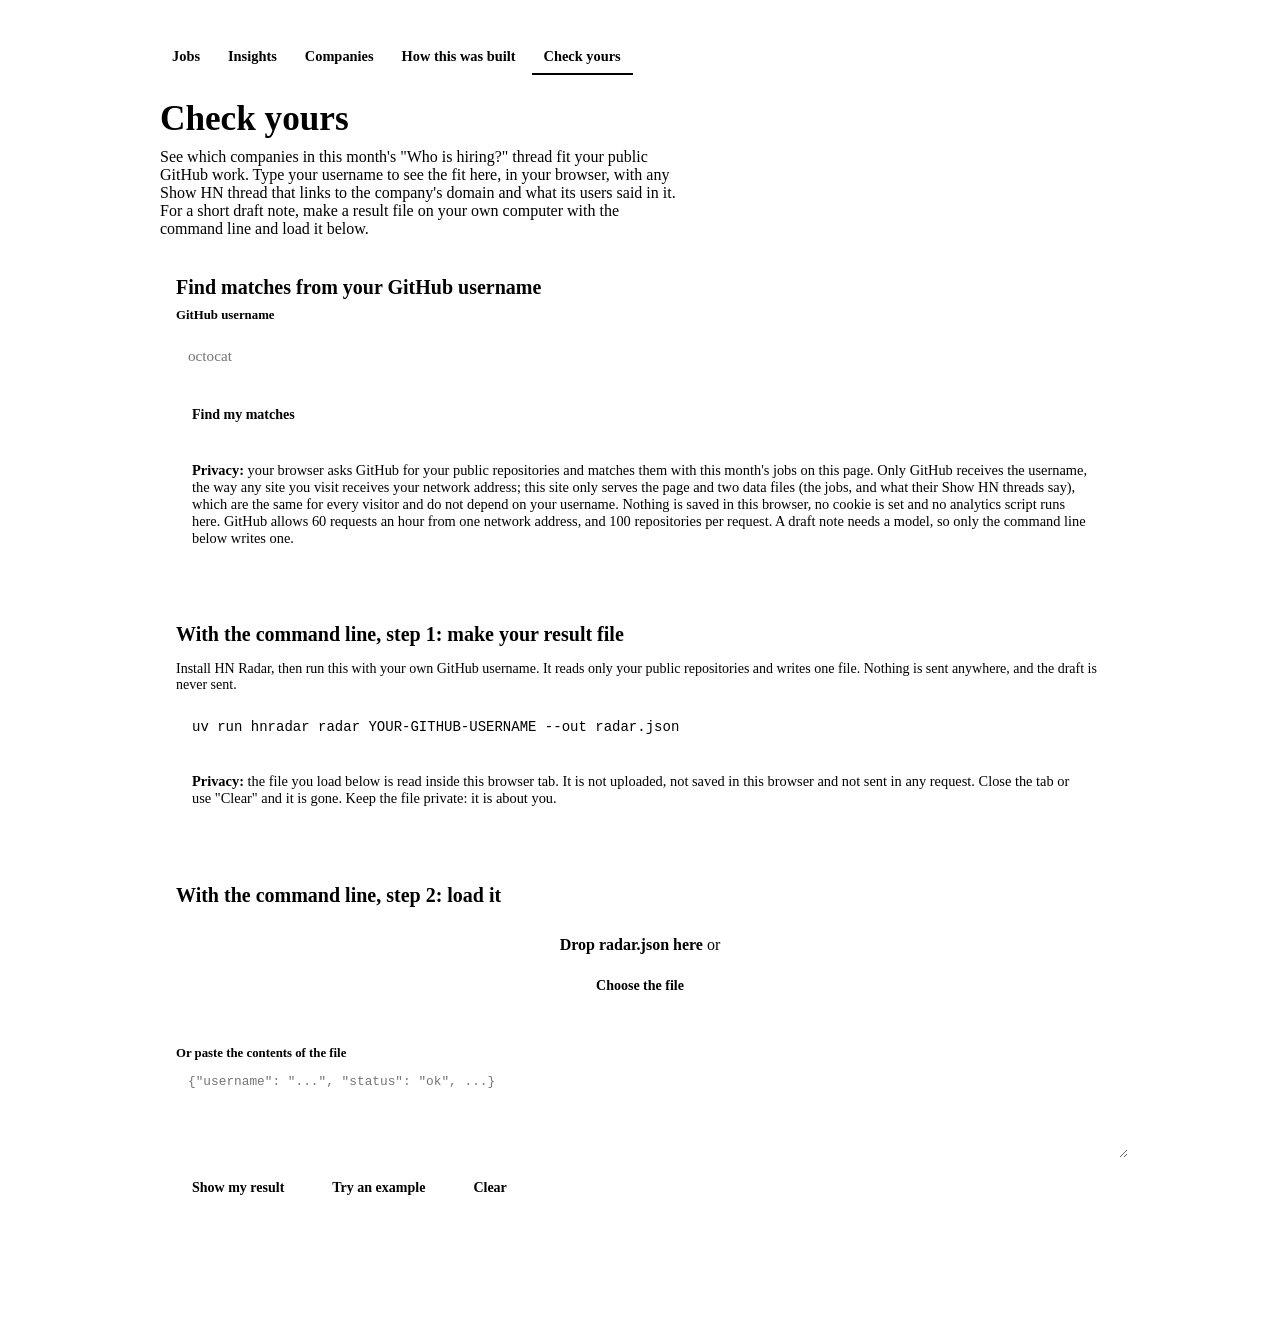
==== commit 17b4b9bc: "feat: Show HN and what users said in the browser match, from one public file (#56) - site/tools/buil" ====
--- a/site/careers/check.html
+++ b/site/careers/check.html
@@ -23,7 +23,7 @@
 <div id="content" class="rw-hn-wrap">
   <div id="hn-pages"></div>
   <h1>Check yours</h1>
-  <p class="rw-hn-lead">See which companies in this month's "Who is hiring?" thread fit your public GitHub work. Type your username to see the fit here, in your browser. For what their users said on Hacker News and a short draft note, make a result file on your own computer with the command line and load it below.</p>
+  <p class="rw-hn-lead">See which companies in this month's "Who is hiring?" thread fit your public GitHub work. Type your username to see the fit here, in your browser, with any Show HN thread that links to the company's domain and what its users said in it. For a short draft note, make a result file on your own computer with the command line and load it below.</p>
 
   <section class="rw-hn-panel" aria-labelledby="ck-user-h">
     <h2 id="ck-user-h">Find matches from your GitHub username</h2>
@@ -34,7 +34,7 @@
       </div>
       <p class="rw-hn-actions"><button type="submit" class="rw-hn-btn rw-hn-btn--solid" id="ck-run">Find my matches</button></p>
     </form>
-    <p class="rw-hn-note"><strong>Privacy:</strong> your browser asks GitHub for your public repositories and matches them with this month's jobs on this page. Only GitHub receives the username, the way any site you visit receives your network address; this site only serves the page and the jobs file. Nothing is saved in this browser, no cookie is set and no analytics script runs here. GitHub allows 60 requests an hour from one network address, and 100 repositories per request. Only the fit is worked out here: Show HN threads, what users said and a draft need the command line below.</p>
+    <p class="rw-hn-note"><strong>Privacy:</strong> your browser asks GitHub for your public repositories and matches them with this month's jobs on this page. Only GitHub receives the username, the way any site you visit receives your network address; this site only serves the page and two data files (the jobs, and what their Show HN threads say), which are the same for every visitor and do not depend on your username. Nothing is saved in this browser, no cookie is set and no analytics script runs here. GitHub allows 60 requests an hour from one network address, and 100 repositories per request. A draft note needs a model, so only the command line below writes one.</p>
   </section>
 
   <section class="rw-hn-panel" aria-labelledby="ck-how">
@@ -257,7 +257,7 @@
 
   var MAX_BYTES = 2 * 1024 * 1024, MAX_COMPANIES = 10;
   var STATUSES = ['ok', 'partial', 'no_matches', 'failed'];
-  var PULSE_NOTES = { no_show_hn: 'No Show HN story that links to this job link\'s domain was found.', not_enough_signal: 'The Show HN thread has too few comments to say what people think.', no_cited_problem: 'No problem is backed by comments in the thread.' };
+  var PULSE_NOTES = { no_show_hn: 'No Show HN story that links to this job link\'s domain was found.', not_enough_signal: 'The Show HN thread has too few comments to say what people think.', no_cited_problem: 'No problem is backed by comments in the thread.', no_pulse: 'This Show HN thread has no saved summary of what people said yet. Run hnradar radar on your computer to make one.', not_checked: 'The Show HN data for this job is not available, so nothing is said about its thread.' };
 
   function int(n) { return typeof n === 'number' && isFinite(n) && Math.floor(n) === n; }
   function str(v) { return typeof v === 'string' ? clean(v) : ''; }
@@ -328,11 +328,6 @@
       H.extLink(H.hnItemUrl(c.job_comment_id), 'Hiring post on HN', 'Hiring post from ' + name)];
     var ju = H.safeUrl(c.job_url); if (ju) acts.push(H.extLink(ju.href, 'Job link (' + ju.host + ')', 'Job link from ' + name));
     li.appendChild(el('p', { className: 'rw-hn-actions' }, acts));
-    if (browserCards.has(c)) {  // only the fit exists here; say so instead of showing "no Show HN" or "no draft" as findings
-      li.appendChild(el('p', { className: 'rw-hn-small rw-hn-muted' }, 'Only the fit is worked out in the browser. Whether a Show HN thread links to this company, what its users said and a draft come from the command line (hnradar radar).'));
-      return li;
-    }
-
     var sh = c.show_hn;
     if (sh && typeof sh === 'object' && int(sh.story_id) && H.hnItemUrl(sh.story_id)) {
       var p = el('p', {}, [el('span', { className: 'rw-hn-badge rw-hn-badge--note' }, 'Show HN that links to ' + (str(sh.domain) || 'the job link\'s domain')), ' ',
@@ -354,6 +349,10 @@
     if (hidden) li.appendChild(noteBox('A point about what users said is not shown because it has no source comment on Hacker News.', true));
     if (!pids.length && PULSE_NOTES[c.pulse_status]) li.appendChild(el('p', { className: 'rw-hn-small rw-hn-muted' }, PULSE_NOTES[c.pulse_status]));
     if (typeof c.note === 'string' && clean(c.note)) li.appendChild(el('p', { className: 'rw-hn-small rw-hn-muted' }, 'Note: ' + clean(c.note)));
+    if (browserCards.has(c)) {  // the browser has no model: say so instead of showing "no draft" as a finding
+      li.appendChild(el('p', { className: 'rw-hn-small rw-hn-muted' }, 'A draft note is not written in the browser. hnradar radar on your computer writes one from the comments above.'));
+      return li;
+    }
     if (c.draft) {
       var dr = renderDraft(c.draft);
       if (dr.node) li.appendChild(dr.node);
@@ -437,7 +436,6 @@
     gen++;
     if (reader) { try { reader.abort(); } catch (e) {} reader = null; }
     if (ctl) { ctl.abort(); ctl = null; }
-    $('ck-run').disabled = false;
   }
 
   // ---- input: a GitHub username, matched in the browser ----
@@ -447,22 +445,32 @@
 
   function showProblem(title, text) { var out = $('ck-out'); out.textContent = ''; out.appendChild(stateBox(title, text)); }
 
-  function loadJobs(signal) {
-    return fetch(H.paths.data + 'jobs.json', { signal: signal, cache: 'no-cache' }).then(function (r) {
+  var DATA_TIMEOUT_MS = 20000;
+  // One static file of this site. A stalled request ends in a named failure after DATA_TIMEOUT_MS, like the GitHub request (S3).
+  // The visitor's profile is never part of this request: the same two files are fetched for everyone.
+  function loadData(file, signal, check) {
+    var c = new AbortController(), timedOut = false;
+    var onAbort = function () { c.abort(); };
+    signal.addEventListener('abort', onAbort, { once: true });
+    var timer = setTimeout(function () { timedOut = true; c.abort(); }, DATA_TIMEOUT_MS);
+    var finish = function () { clearTimeout(timer); signal.removeEventListener('abort', onAbort); };
+    return fetch(H.paths.data + file, { signal: c.signal, cache: 'no-cache' }).then(function (r) {
       if (!r.ok) throw new Error('HTTP ' + r.status);
       var modified = r.headers.get('Last-Modified');
-      return r.json().then(function (d) {
-        if (!Array.isArray(d)) throw new Error('not a list');
-        return { jobs: d, modified: modified };
-      });
+      return r.json().then(function (d) { check(d); return { data: d, modified: modified }; });
+    }).then(function (v) { finish(); return v; }, function (e) {
+      finish();
+      if (timedOut) throw new Error('no answer within ' + (DATA_TIMEOUT_MS / 1000) + ' seconds');
+      throw e;
     });
   }
+  function loadJobs(signal) { return loadData('jobs.json', signal, HNFit.checkJobs).then(function (v) { return { jobs: v.data, modified: v.modified }; }); }
+  function loadSignals(signal) { return loadData('signals.json', signal, HNFit.checkSignals).then(function (v) { return { signals: v.data, modified: v.modified }; }); }
 
   // The result in the shape of a radar file, so the same cards draw it. Only fit is known here: show_hn, problem and draft stay empty.
-  function resultFromMatches(name, profile, matches, jobCount) {
+  function resultFromMatches(name, profile, matches, signals) {
     var companies = matches.map(function (m) {
-      var c = { rank: m.rank, company: m.job.company, role: m.job.role, job_comment_id: m.job.comment_id, job_url: m.job.url, fit_score: m.score,
-        fit_reasons: m.reasons.map(function (r) { return r.text; }), show_hn: null, pulse_status: 'no_show_hn', problem: null, draft_status: 'skipped', draft: null, note: null };
+      var c = HNFit.companyFromMatch(m, signals ? signals.jobs[String(m.job.comment_id)] : null);
       browserCards.add(c);
       return c;
     });
@@ -479,12 +487,12 @@
     var name = String(raw || '').trim().replace(/^@/, '');
     stopRead();
     var mine = gen;
+    if (!window.HNFit || !window.HNGitHub) { showProblem('A script of this page did not load', 'Reload the page. If it happens again, the site files are incomplete: the page needs hn-fit.js and hn-github.js next to it.'); return; }
     if (!name) { showProblem('Type a username first', 'Enter your GitHub username, for example octocat.'); return; }
     if (!HNGitHub.USERNAME_RE.test(name)) { showProblem(PROBLEM_TITLES.invalid_username, 'A username has 1 to 39 letters, digits or single hyphens, and does not start or end with a hyphen.'); return; }
     ctl = new AbortController();
     var signal = ctl.signal;
     $('ck-paste').value = '';
-    $('ck-run').disabled = true;
     showProblem('Asking GitHub', 'Reading the public repositories of ' + name + '. Nothing else is sent.');
     var found;
     HNGitHub.fetchRepos(name, { fetch: window.fetch.bind(window), signal: signal })
@@ -496,14 +504,23 @@
           var err = new Error('The list of jobs could not be loaded (' + clean(String(e && e.message || e)) + '). Reload the page and try again.'); err.jobs = true; throw err;
         });
       })
+      .then(function (j) {  // what Show HN and the comments say about each job: one file for everyone; without it the fit is still shown
+        if (mine !== gen || !j) return null;
+        return loadSignals(signal).then(function (s) { j.signals = s.signals; return j; }, function (e) {
+          if (mine !== gen || (e && e.name === 'AbortError')) return null;
+          j.signals = null; j.signalsError = clean(String(e && e.message || e)); return j;
+        });
+      })
       .then(function (loaded) {
         if (mine !== gen || !loaded) return;
         var profile = HNFit.buildProfile(name, found);
-        var result = resultFromMatches(name, profile, HNFit.topMatches(profile, loaded.jobs, BROWSER_TOP), loaded.jobs.length);
+        var result = resultFromMatches(name, profile, HNFit.topMatches(profile, loaded.jobs, BROWSER_TOP), loaded.signals);
         show(result, { browser: true });
         var when = loaded.modified ? new Date(loaded.modified) : null;
         var out = $('ck-out'), head = out.querySelector('section');
         if (head) head.appendChild(el('p', { className: 'rw-hn-small rw-hn-muted' }, 'Compared with ' + loaded.jobs.length + ' jobs' + (when && !isNaN(when.getTime()) ? ' (data last updated ' + when.toLocaleDateString('en-GB', { dateStyle: 'long', timeZone: 'UTC' }) + ' UTC)' : '') + '.'));
+        if (loaded.signalsError) out.insertBefore(noteBox('The Show HN data could not be loaded (' + loaded.signalsError + '), so the fit is shown without it and nothing is said about Show HN threads. Reload the page to try again.', true), out.children[1] || null);
+        else if (head && loaded.signals) head.appendChild(el('p', { className: 'rw-hn-small rw-hn-muted' }, 'Show HN threads and what users said come from a file made ' + (isNaN(new Date(loaded.signals.generated_at).getTime()) ? 'at an unknown time' : new Date(loaded.signals.generated_at).toLocaleDateString('en-GB', { dateStyle: 'long', timeZone: 'UTC' }) + ' UTC') + ' for every job, the same for every visitor.'));
         out.scrollIntoView({ block: 'start' });
       })
       .catch(function (e) {
@@ -514,7 +531,7 @@
         } else if (e && e.jobs) showProblem('The list of jobs could not be loaded', clean(e.message));
         else showProblem(PROBLEM_TITLES.bad_response, 'The answer from GitHub did not have the shape this page expects, so no profile was made.');
       })
-      .then(function () { if (mine === gen) { $('ck-run').disabled = false; ctl = null; } });
+      .then(function () { if (mine === gen) ctl = null; });
   }
   $('ck-form').addEventListener('submit', function (e) { e.preventDefault(); runBrowser($('ck-user').value); });
   function readFile(file) {
